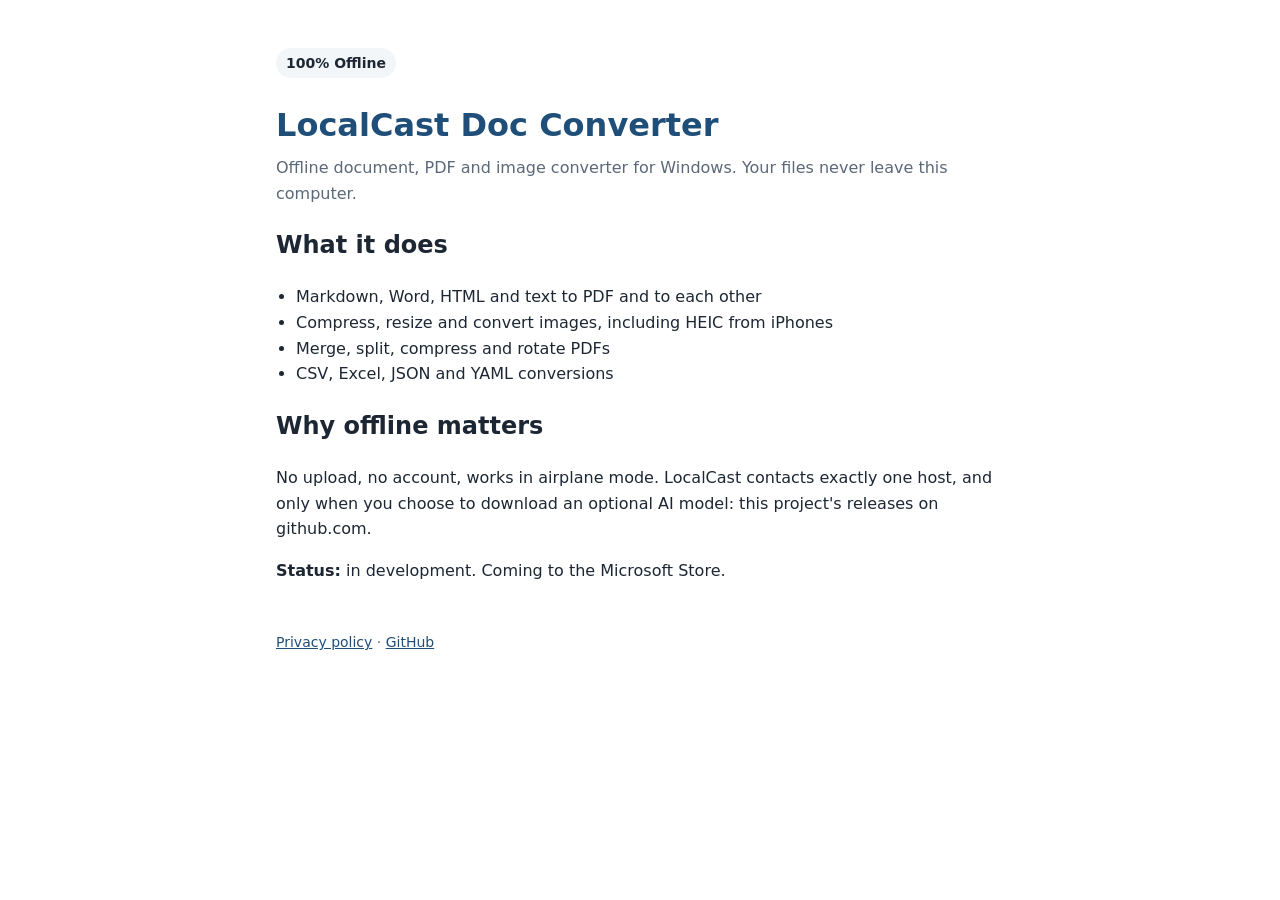
==== docs/index.html @ b30e444a "Initial public resources: catalogue, landing page, privacy policy, issue templates Co-Authored-By: C" ====
<!doctype html>
<html lang="en">
<head>
  <meta charset="utf-8">
  <meta name="viewport" content="width=device-width, initial-scale=1">
  <title>LocalCast Doc Converter</title>
  <meta name="description" content="Offline document, PDF and image converter for Windows. No upload, no account, works in airplane mode.">
  <style>
    :root { --primary: #1F4E79; --text: #1d2733; --muted: #5b6878; --bg: #ffffff; --card: #f3f6f9; }
    @media (prefers-color-scheme: dark) {
      :root { --primary: #7fb2e0; --text: #e6edf3; --muted: #9aa7b4; --bg: #10161d; --card: #1a232d; }
    }
    * { box-sizing: border-box; }
    body { margin: 0; font-family: system-ui, "Segoe UI", sans-serif; color: var(--text); background: var(--bg); line-height: 1.6; }
    main { max-width: 760px; margin: 0 auto; padding: 48px 16px; }
    h1 { color: var(--primary); margin-bottom: 4px; }
    .tag { color: var(--muted); margin-top: 0; }
    .badge { display: inline-block; padding: 4px 10px; border-radius: 999px; background: var(--card); font-weight: 600; font-size: 14px; }
    ul { padding-left: 20px; }
    footer { margin-top: 48px; color: var(--muted); font-size: 14px; }
    a { color: var(--primary); }
  </style>
</head>
<body>
<main>
  <span class="badge">100% Offline</span>
  <h1>LocalCast Doc Converter</h1>
  <p class="tag">Offline document, PDF and image converter for Windows. Your files never leave this computer.</p>

  <h2>What it does</h2>
  <ul>
    <li>Markdown, Word, HTML and text to PDF and to each other</li>
    <li>Compress, resize and convert images, including HEIC from iPhones</li>
    <li>Merge, split, compress and rotate PDFs</li>
    <li>CSV, Excel, JSON and YAML conversions</li>
  </ul>

  <h2>Why offline matters</h2>
  <p>No upload, no account, works in airplane mode. LocalCast contacts exactly one host, and only when you choose
    to download an optional AI model: this project's releases on github.com.</p>

  <p><strong>Status:</strong> in development. Coming to the Microsoft Store.</p>

  <footer>
    <a href="privacy.html">Privacy policy</a> ·
    <a href="https://github.com/Talhary/localdoc-public">GitHub</a>
  </footer>
</main>
</body>
</html>
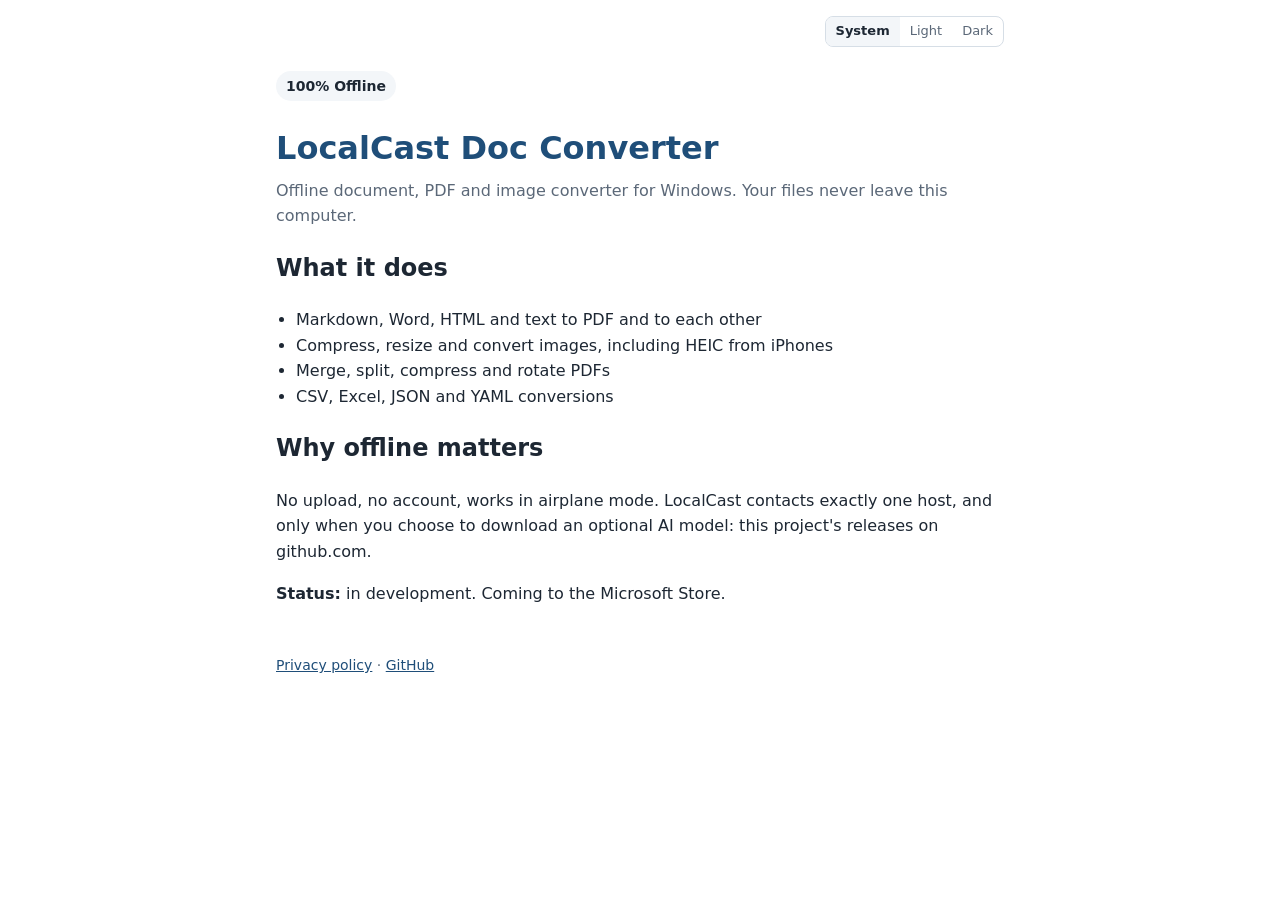
==== commit 177b6e6d: "Add System/Light/Dark theme switch to landing and privacy pages Co-Authored-By: Claude Opus 5.5 <nor" ====
--- a/docs/index.html
+++ b/docs/index.html
@@ -5,23 +5,17 @@
   <meta name="viewport" content="width=device-width, initial-scale=1">
   <title>LocalCast Doc Converter</title>
   <meta name="description" content="Offline document, PDF and image converter for Windows. No upload, no account, works in airplane mode.">
-  <style>
-    :root { --primary: #1F4E79; --text: #1d2733; --muted: #5b6878; --bg: #ffffff; --card: #f3f6f9; }
-    @media (prefers-color-scheme: dark) {
-      :root { --primary: #7fb2e0; --text: #e6edf3; --muted: #9aa7b4; --bg: #10161d; --card: #1a232d; }
-    }
-    * { box-sizing: border-box; }
-    body { margin: 0; font-family: system-ui, "Segoe UI", sans-serif; color: var(--text); background: var(--bg); line-height: 1.6; }
-    main { max-width: 760px; margin: 0 auto; padding: 48px 16px; }
-    h1 { color: var(--primary); margin-bottom: 4px; }
-    .tag { color: var(--muted); margin-top: 0; }
-    .badge { display: inline-block; padding: 4px 10px; border-radius: 999px; background: var(--card); font-weight: 600; font-size: 14px; }
-    ul { padding-left: 20px; }
-    footer { margin-top: 48px; color: var(--muted); font-size: 14px; }
-    a { color: var(--primary); }
-  </style>
+  <link rel="stylesheet" href="theme.css">
+  <script src="theme.js"></script>
 </head>
 <body>
+<div class="topbar">
+  <div class="theme-switch" role="group" aria-label="Colour theme">
+    <button type="button" data-mode="system" aria-pressed="true">System</button>
+    <button type="button" data-mode="light" aria-pressed="false">Light</button>
+    <button type="button" data-mode="dark" aria-pressed="false">Dark</button>
+  </div>
+</div>
 <main>
   <span class="badge">100% Offline</span>
   <h1>LocalCast Doc Converter</h1>
--- a/docs/theme.css
+++ b/docs/theme.css
@@ -0,0 +1,33 @@
+:root {
+  --primary: #1F4E79; --text: #1d2733; --muted: #5b6878; --bg: #ffffff; --card: #f3f6f9; --border: #d6dee6;
+  color-scheme: light;
+}
+@media (prefers-color-scheme: dark) {
+  :root:not([data-theme="light"]) {
+    --primary: #7fb2e0; --text: #e6edf3; --muted: #9aa7b4; --bg: #10161d; --card: #1a232d; --border: #2a3542;
+    color-scheme: dark;
+  }
+}
+:root[data-theme="dark"] {
+  --primary: #7fb2e0; --text: #e6edf3; --muted: #9aa7b4; --bg: #10161d; --card: #1a232d; --border: #2a3542;
+  color-scheme: dark;
+}
+
+* { box-sizing: border-box; }
+body { margin: 0; font-family: system-ui, "Segoe UI", sans-serif; color: var(--text); background: var(--bg); line-height: 1.6; }
+main { max-width: 760px; margin: 0 auto; padding: 24px 16px 48px; }
+h1 { color: var(--primary); margin-bottom: 4px; }
+a { color: var(--primary); }
+ul { padding-left: 20px; }
+.muted, .tag { color: var(--muted); }
+.tag { margin-top: 0; }
+.badge { display: inline-block; padding: 4px 10px; border-radius: 999px; background: var(--card); font-weight: 600; font-size: 14px; }
+footer { margin-top: 48px; color: var(--muted); font-size: 14px; }
+
+.topbar { display: flex; justify-content: flex-end; max-width: 760px; margin: 0 auto; padding: 16px 16px 0; }
+.theme-switch { display: inline-flex; border: 1px solid var(--border); border-radius: 8px; overflow: hidden; }
+.theme-switch button {
+  font: inherit; font-size: 13px; padding: 4px 10px; border: 0; background: transparent; color: var(--muted); cursor: pointer;
+}
+.theme-switch button[aria-pressed="true"] { background: var(--card); color: var(--text); font-weight: 600; }
+.theme-switch button:focus-visible { outline: 2px solid var(--primary); outline-offset: -2px; }
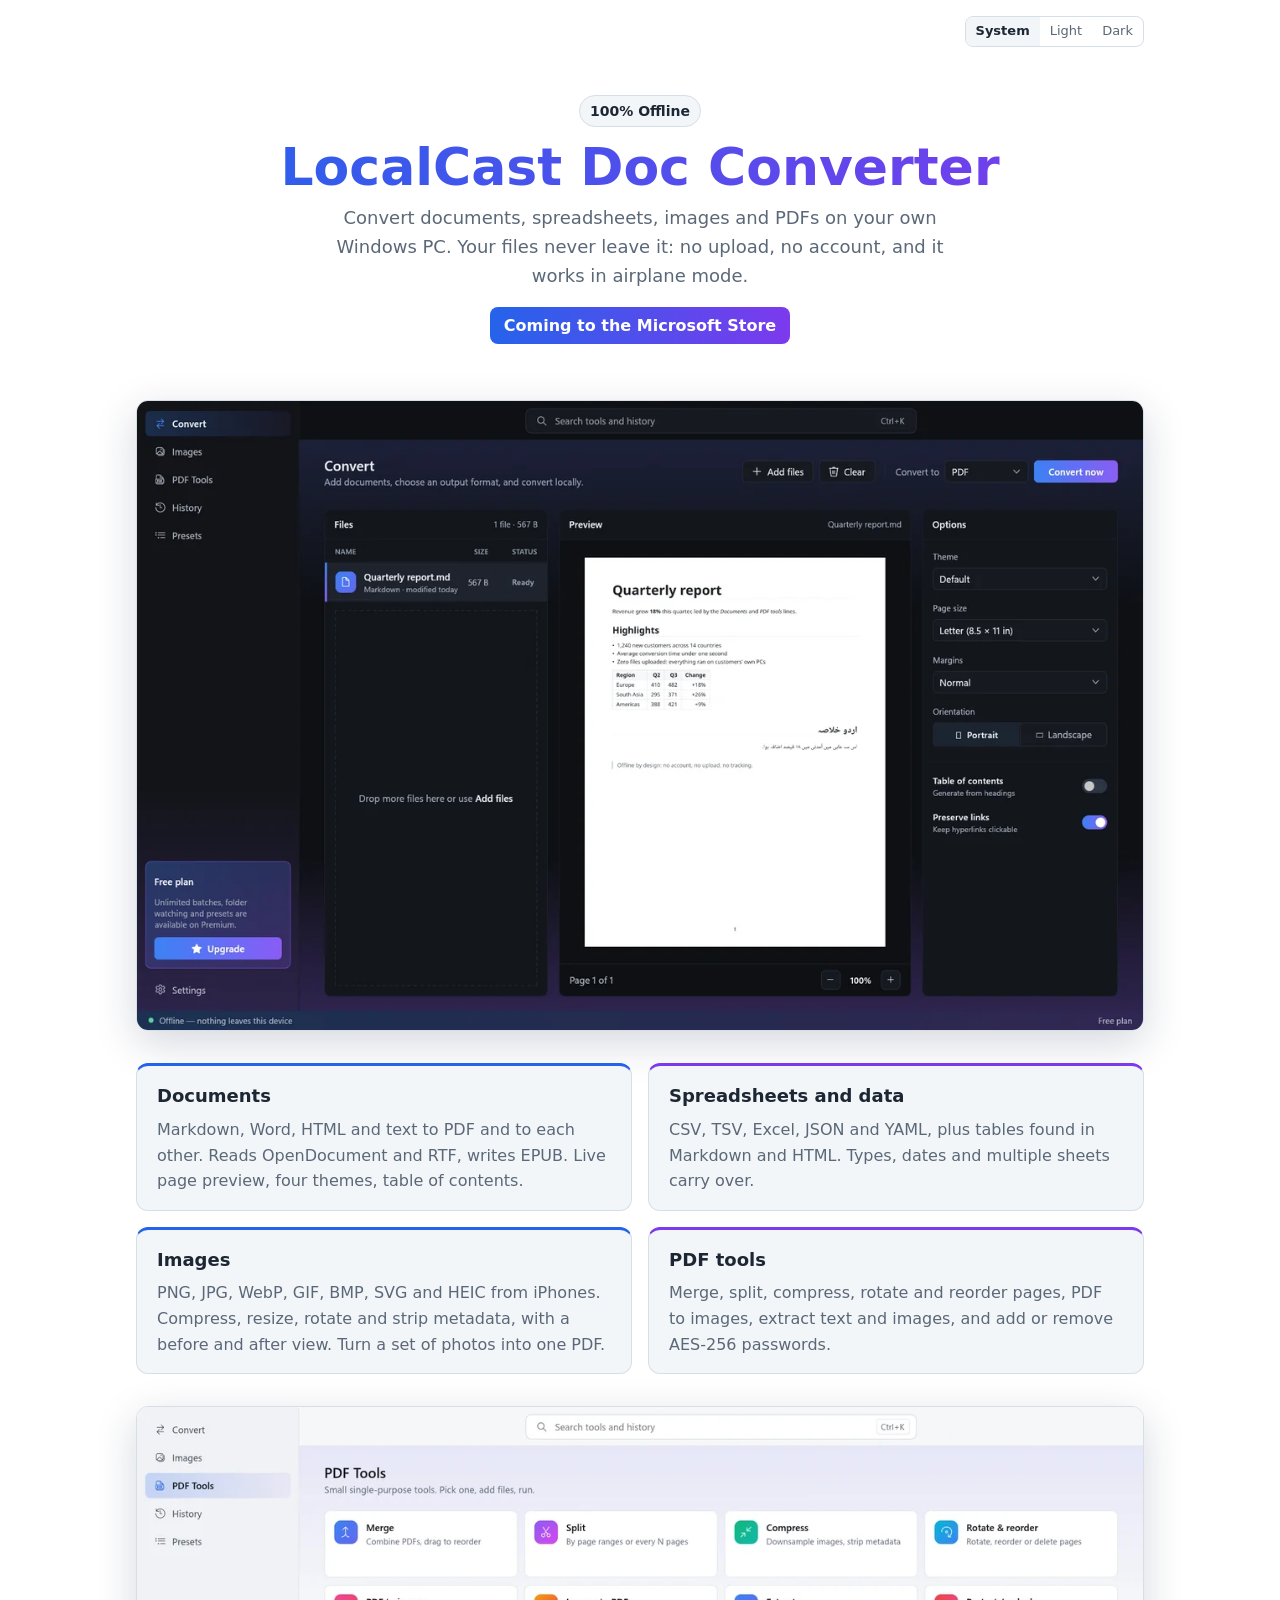
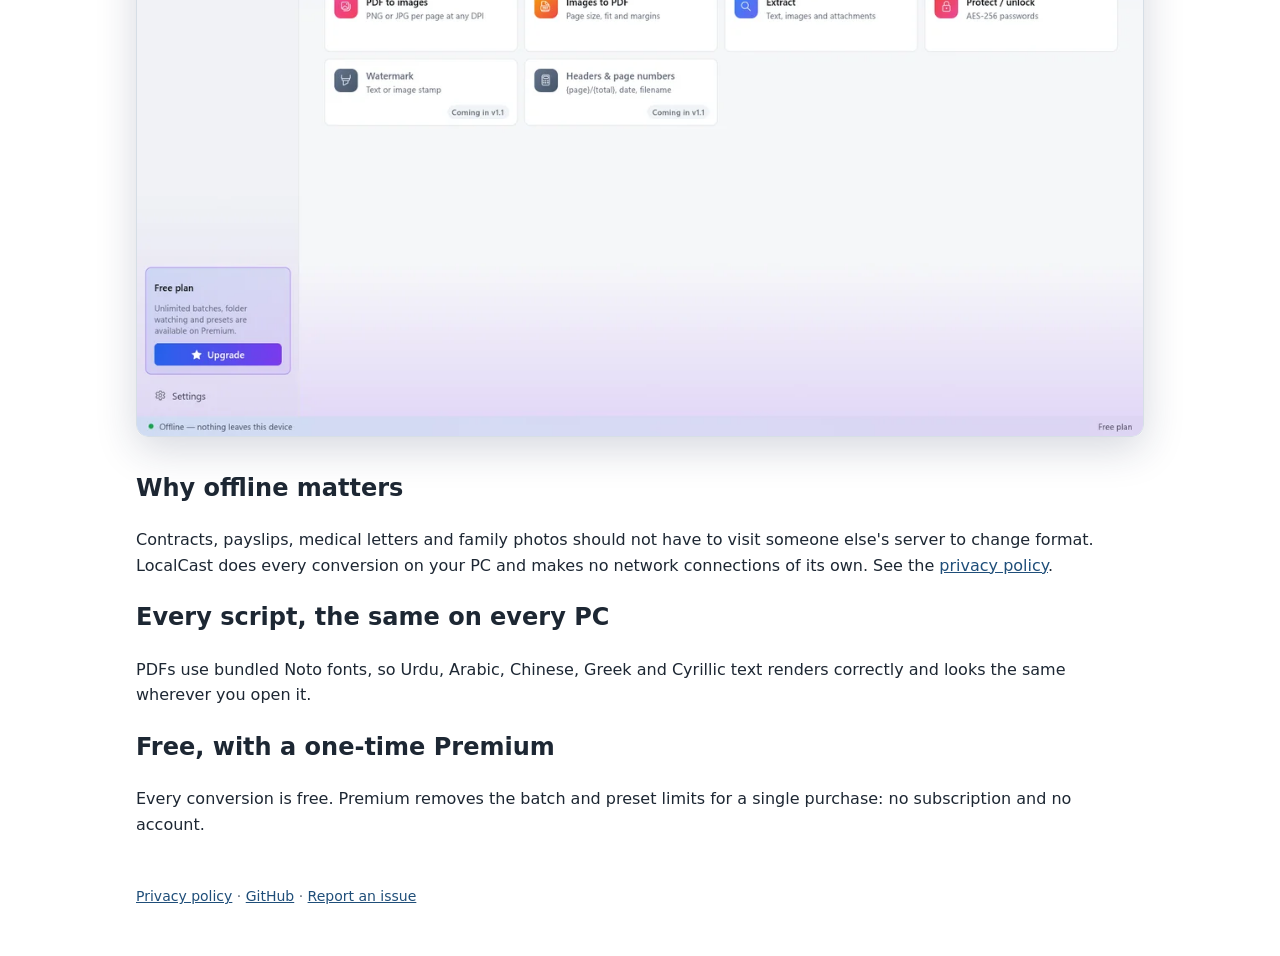
==== commit 6ab62fb0: "Landing page for v1.0: screenshots, feature cards, accurate network statement The privacy policy now" ====
--- a/docs/index.html
+++ b/docs/index.html
@@ -16,28 +16,65 @@
     <button type="button" data-mode="dark" aria-pressed="false">Dark</button>
   </div>
 </div>
-<main>
-  <span class="badge">100% Offline</span>
-  <h1>LocalCast Doc Converter</h1>
-  <p class="tag">Offline document, PDF and image converter for Windows. Your files never leave this computer.</p>
+<main class="wide">
+  <header class="hero">
+    <span class="badge">100% Offline</span>
+    <h1>LocalCast Doc Converter</h1>
+    <p class="tag">Convert documents, spreadsheets, images and PDFs on your own Windows PC. Your files never leave
+      it: no upload, no account, and it works in airplane mode.</p>
+    <p class="status">Coming to the Microsoft Store</p>
+  </header>
 
-  <h2>What it does</h2>
-  <ul>
-    <li>Markdown, Word, HTML and text to PDF and to each other</li>
-    <li>Compress, resize and convert images, including HEIC from iPhones</li>
-    <li>Merge, split, compress and rotate PDFs</li>
-    <li>CSV, Excel, JSON and YAML conversions</li>
-  </ul>
+  <figure class="shot">
+    <img src="img/convert-dark.webp" width="1200" height="750"
+         alt="LocalCast converting a Markdown report to PDF, with a live page preview and options for theme, page size, margins and orientation.">
+  </figure>
 
-  <h2>Why offline matters</h2>
-  <p>No upload, no account, works in airplane mode. LocalCast contacts exactly one host, and only when you choose
-    to download an optional AI model: this project's releases on github.com.</p>
+  <section class="features">
+    <div class="card">
+      <h2>Documents</h2>
+      <p>Markdown, Word, HTML and text to PDF and to each other. Reads OpenDocument and RTF, writes EPUB. Live page
+        preview, four themes, table of contents.</p>
+    </div>
+    <div class="card">
+      <h2>Spreadsheets and data</h2>
+      <p>CSV, TSV, Excel, JSON and YAML, plus tables found in Markdown and HTML. Types, dates and multiple sheets
+        carry over.</p>
+    </div>
+    <div class="card">
+      <h2>Images</h2>
+      <p>PNG, JPG, WebP, GIF, BMP, SVG and HEIC from iPhones. Compress, resize, rotate and strip metadata, with a
+        before and after view. Turn a set of photos into one PDF.</p>
+    </div>
+    <div class="card">
+      <h2>PDF tools</h2>
+      <p>Merge, split, compress, rotate and reorder pages, PDF to images, extract text and images, and add or remove
+        AES-256 passwords.</p>
+    </div>
+  </section>
 
-  <p><strong>Status:</strong> in development. Coming to the Microsoft Store.</p>
+  <figure class="shot">
+    <img src="img/pdf-tools-light.webp" width="1200" height="750" loading="lazy"
+         alt="The PDF tools: merge, split, compress, rotate and reorder, PDF to images, images to PDF, extract, and protect or unlock.">
+  </figure>
+
+  <section>
+    <h2>Why offline matters</h2>
+    <p>Contracts, payslips, medical letters and family photos should not have to visit someone else's server to
+      change format. LocalCast does every conversion on your PC and makes no network connections of its own. See the
+      <a href="privacy.html">privacy policy</a>.</p>
+    <h2>Every script, the same on every PC</h2>
+    <p>PDFs use bundled Noto fonts, so Urdu, Arabic, Chinese, Greek and Cyrillic text renders correctly and looks
+      the same wherever you open it.</p>
+    <h2>Free, with a one-time Premium</h2>
+    <p>Every conversion is free. Premium removes the batch and preset limits for a single purchase: no
+      subscription and no account.</p>
+  </section>
 
   <footer>
     <a href="privacy.html">Privacy policy</a> ·
-    <a href="https://github.com/Talhary/localdoc-public">GitHub</a>
+    <a href="https://github.com/Talhary/localdoc-public">GitHub</a> ·
+    <a href="https://github.com/Talhary/localdoc-public/issues">Report an issue</a>
   </footer>
 </main>
 </body>
--- a/docs/theme.css
+++ b/docs/theme.css
@@ -24,10 +24,38 @@
 .badge { display: inline-block; padding: 4px 10px; border-radius: 999px; background: var(--card); font-weight: 600; font-size: 14px; }
 footer { margin-top: 48px; color: var(--muted); font-size: 14px; }
 
-.topbar { display: flex; justify-content: flex-end; max-width: 760px; margin: 0 auto; padding: 16px 16px 0; }
+.topbar { display: flex; justify-content: flex-end; max-width: 1040px; margin: 0 auto; padding: 16px 16px 0; }
 .theme-switch { display: inline-flex; border: 1px solid var(--border); border-radius: 8px; overflow: hidden; }
 .theme-switch button {
   font: inherit; font-size: 13px; padding: 4px 10px; border: 0; background: transparent; color: var(--muted); cursor: pointer;
 }
 .theme-switch button[aria-pressed="true"] { background: var(--card); color: var(--text); font-weight: 600; }
 .theme-switch button:focus-visible { outline: 2px solid var(--primary); outline-offset: -2px; }
+
+/* Landing page: the app's blue-to-violet accent, screenshots and feature cards. */
+:root { --grad-a: #2563eb; --grad-b: #7c3aed; --shadow: 0 12px 40px rgba(30, 41, 80, .18); }
+@media (prefers-color-scheme: dark) {
+  :root:not([data-theme="light"]) { --grad-a: #3b82f6; --grad-b: #8b5cf6; --shadow: 0 12px 40px rgba(0, 0, 0, .5); }
+}
+:root[data-theme="dark"] { --grad-a: #3b82f6; --grad-b: #8b5cf6; --shadow: 0 12px 40px rgba(0, 0, 0, .5); }
+
+main.wide { max-width: 1040px; }
+.hero { text-align: center; padding: 24px 0 8px; }
+.hero h1 {
+  font-size: clamp(32px, 6vw, 52px); line-height: 1.1; margin: 12px 0 8px;
+  background: linear-gradient(90deg, var(--grad-a), var(--grad-b)); -webkit-background-clip: text; background-clip: text;
+  color: transparent;
+}
+.hero .tag { font-size: 18px; max-width: 640px; margin: 0 auto; }
+.hero .status { display: inline-block; margin-top: 16px; padding: 6px 14px; border-radius: 8px; color: #fff; font-weight: 600;
+  background: linear-gradient(90deg, var(--grad-a), var(--grad-b)); }
+.badge { border: 1px solid var(--border); }
+.shot { margin: 32px 0; }
+.shot img { display: block; width: 100%; height: auto; border-radius: 12px; border: 1px solid var(--border); box-shadow: var(--shadow); }
+.features { display: grid; grid-template-columns: repeat(2, minmax(0, 1fr)); gap: 16px; }
+.card { background: var(--card); border: 1px solid var(--border); border-radius: 12px; padding: 16px 20px;
+  border-top: 3px solid var(--grad-a); }
+.card:nth-child(even) { border-top-color: var(--grad-b); }
+.card h2 { margin: 0 0 6px; font-size: 18px; }
+.card p { margin: 0; color: var(--muted); }
+@media (max-width: 640px) { .features { grid-template-columns: 1fr; } }
